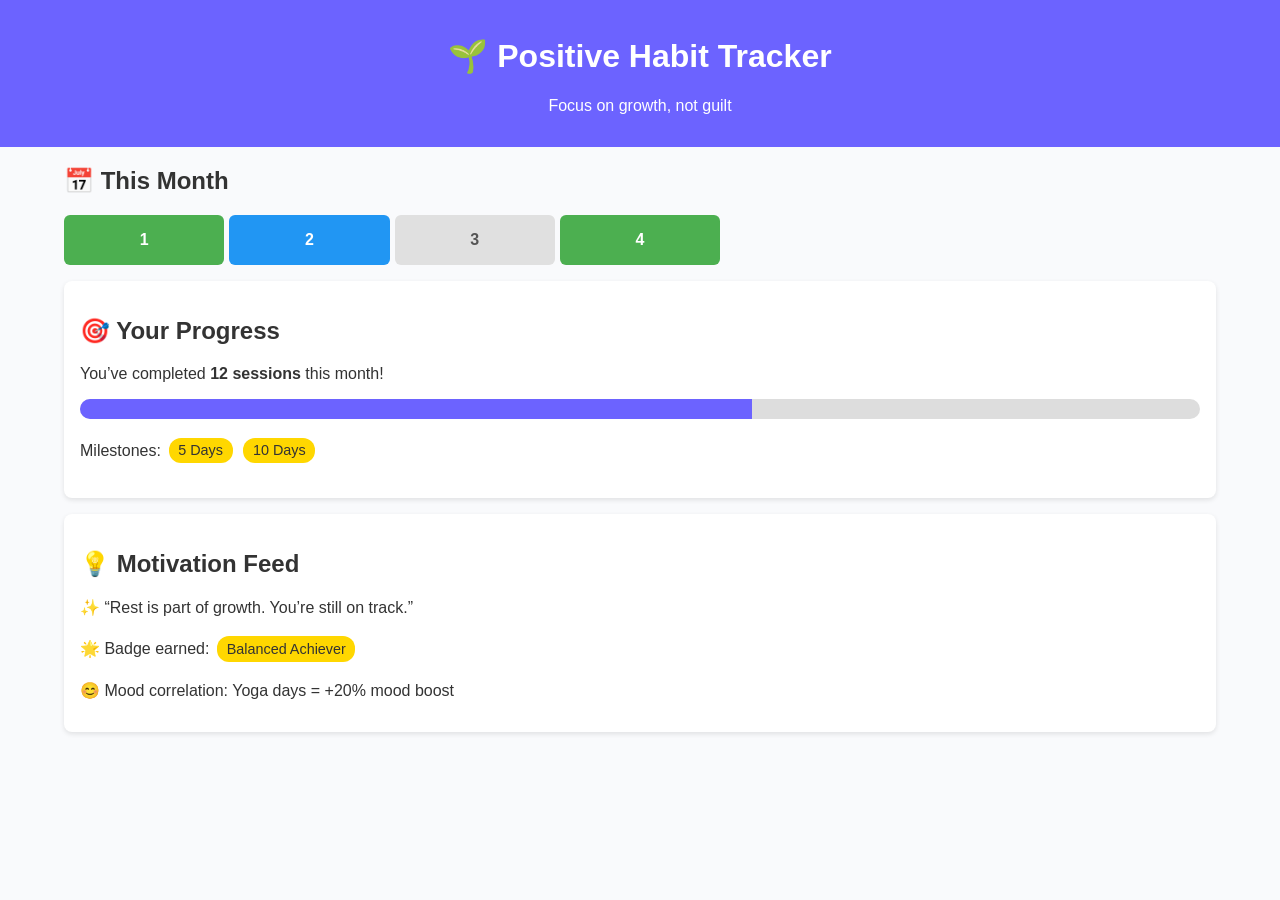
==== index.html @ a4f654f4 "Initial commit: Setup habit tracker project" ====
<!DOCTYPE html>
<html lang="en">
<head>
  <meta charset="UTF-8">
  <title>Positive Habit Tracker</title>
  <style>
    body {
      font-family: Arial, sans-serif;
      background: #f9fafc;
      color: #333;
      margin: 0;
      padding: 0;
    }
    header {
      background: #6c63ff;
      color: white;
      padding: 1rem;
      text-align: center;
    }
    .container {
      width: 90%;
      margin: 1rem auto;
    }
    .calendar {
      display: grid;
      grid-template-columns: repeat(7, 1fr);
      gap: 5px;
      margin: 1rem 0;
    }
    .day {
      padding: 1rem;
      text-align: center;
      border-radius: 6px;
      font-weight: bold;
    }
    .completed { background: #4caf50; color: white; } /* Green */
    .rest { background: #2196f3; color: white; }      /* Blue */
    .skipped { background: #e0e0e0; color: #555; }    /* Gray */
    .dashboard, .motivation {
      background: white;
      padding: 1rem;
      margin: 1rem 0;
      border-radius: 8px;
      box-shadow: 0 2px 5px rgba(0,0,0,0.1);
    }
    .progress-bar {
      background: #ddd;
      border-radius: 20px;
      overflow: hidden;
      margin: 0.5rem 0;
    }
    .progress {
      background: #6c63ff;
      height: 20px;
      width: 60%; /* dynamic */
    }
    .badge {
      display: inline-block;
      background: gold;
      padding: 0.3rem 0.6rem;
      border-radius: 12px;
      margin: 0.2rem;
      font-size: 0.9rem;
    }
  </style>
</head>
<body>
  <header>
    <h1>🌱 Positive Habit Tracker</h1>
    <p>Focus on growth, not guilt</p>
  </header>

  <div class="container">
    <!-- Calendar View -->
    <h2>📅 This Month</h2>
    <div class="calendar">
      <div class="day completed">1</div>
      <div class="day rest">2</div>
      <div class="day skipped">3</div>
      <div class="day completed">4</div>
      <!-- ... -->
    </div>

    <!-- Dashboard -->
    <div class="dashboard">
      <h2>🎯 Your Progress</h2>
      <p>You’ve completed <strong>12 sessions</strong> this month!</p>
      <div class="progress-bar">
        <div class="progress" style="width: 60%"></div>
      </div>
      <p>Milestones: <span class="badge">5 Days</span> <span class="badge">10 Days</span></p>
    </div>

    <!-- Motivation Feed -->
    <div class="motivation">
      <h2>💡 Motivation Feed</h2>
      <p>✨ “Rest is part of growth. You’re still on track.”</p>
      <p>🌟 Badge earned: <span class="badge">Balanced Achiever</span></p>
      <p>😊 Mood correlation: Yoga days = +20% mood boost</p>
    </div>
  </div>
</body>
</html>
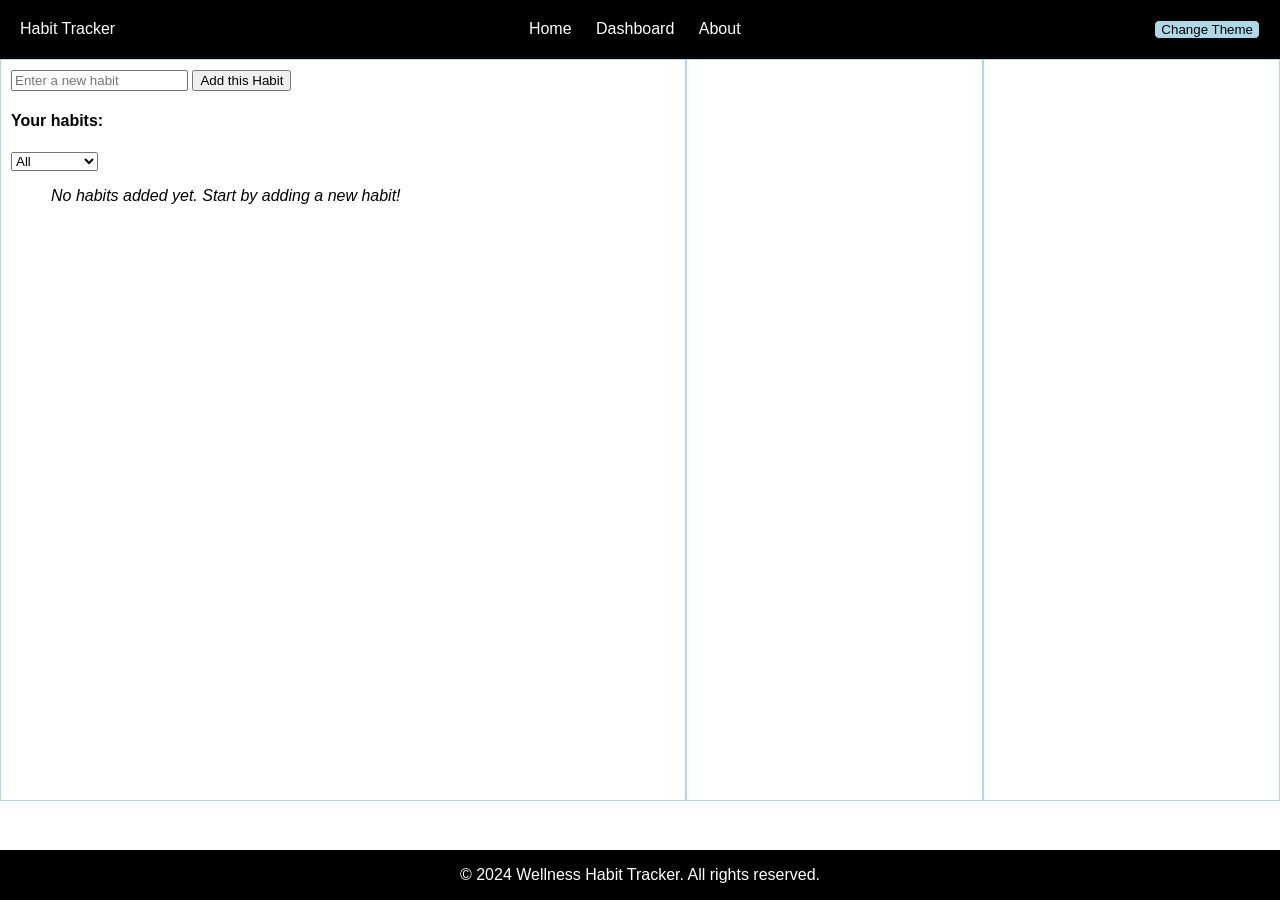
==== commit 2be09e4d: "Added habit tracker functionality with Complete/Delete buttons and filter dropdown" ====
--- a/index.html
+++ b/index.html
@@ -1,103 +1,192 @@
 <!DOCTYPE html>
 <html lang="en">
+
 <head>
   <meta charset="UTF-8">
-  <title>Positive Habit Tracker</title>
+  <meta name="viewport" content="width=device-width, initial-scale=1.0">
+  <title>Wellness Habit Tracker</title>
   <style>
     body {
-      font-family: Arial, sans-serif;
-      background: #f9fafc;
-      color: #333;
       margin: 0;
       padding: 0;
+      box-sizing: border-box;
+      font-family: Arial, sans-serif;
     }
-    header {
-      background: #6c63ff;
+
+    button {
+      border-radius: 5px;
+      background-color: white;
+      border: none;
+
+    }
+
+    footer {
+      background-color: black;
       color: white;
-      padding: 1rem;
       text-align: center;
+      position: fixed;
+      width: 100%;
+      bottom: 0;
+      height: auto;
     }
+
+    nav {
+      background-color: black;
+      color: white;
+      height: 20%;
+      padding: 20px;
+      display: flex;
+      justify-content: space-between;
+    }
+
+    #navlinks {
+      display: inline-block;
+    }
+
+    a {
+      color: white;
+      text-decoration: none;
+      margin: 10px;
+    }
+
+    a:hover {
+      text-decoration: underline;
+      transition: 0.3s;
+
+    }
+
+    #container {
+
+      display: grid;
+      grid-template-columns: auto auto auto;
+    }
+
     .container {
-      width: 90%;
-      margin: 1rem auto;
+      border: 1px solid lightblue;
+      height: 80vh;
+      padding: 10px;
     }
-    .calendar {
-      display: grid;
-      grid-template-columns: repeat(7, 1fr);
-      gap: 5px;
-      margin: 1rem 0;
+    li *{
+      margin-left: 10px;
     }
-    .day {
-      padding: 1rem;
-      text-align: center;
-      border-radius: 6px;
-      font-weight: bold;
+
+    button {
+      border: 1px solid black;
+      cursor: pointer;
+      background-color: lightblue;
     }
-    .completed { background: #4caf50; color: white; } /* Green */
-    .rest { background: #2196f3; color: white; }      /* Blue */
-    .skipped { background: #e0e0e0; color: #555; }    /* Gray */
-    .dashboard, .motivation {
-      background: white;
-      padding: 1rem;
-      margin: 1rem 0;
-      border-radius: 8px;
-      box-shadow: 0 2px 5px rgba(0,0,0,0.1);
+    button:hover {
+      background-color: deepskyblue;
+      transition: 0.3s;
     }
-    .progress-bar {
-      background: #ddd;
-      border-radius: 20px;
-      overflow: hidden;
-      margin: 0.5rem 0;
+
+    @media (max-width: 425px) {
+      #container {
+        grid-template-columns: auto;
+      }
+
     }
-    .progress {
-      background: #6c63ff;
-      height: 20px;
-      width: 60%; /* dynamic */
-    }
-    .badge {
-      display: inline-block;
-      background: gold;
-      padding: 0.3rem 0.6rem;
-      border-radius: 12px;
-      margin: 0.2rem;
-      font-size: 0.9rem;
+
+    @media (max-width: 768px) {
+      #container {
+        grid-template-columns: auto auto;
+      }
+
     }
   </style>
 </head>
+
 <body>
-  <header>
-    <h1>🌱 Positive Habit Tracker</h1>
-    <p>Focus on growth, not guilt</p>
-  </header>
+  <nav>
+    Habit Tracker
+    <div id="navlinks">
+      <a href="home.html">Home</a>
+      <a href="Dashboard.html">Dashboard</a>
+      <a href="About.html">About</a>
+    </div>
+    <button id="toggle">Change Theme</button>
+  </nav>
+  <div id="container">
+    <div id="habitinputandlist" class="container">
+      <div id="habitinput">
+        <form action="" id="habitform">
+          <input type="text" id="newhabit" placeholder="Enter a new habit" required />
+          <input type="submit" value="Add this Habit">
+        </form>
+      </div>
+      <div id="habitlist">
+        <h4>Your habits:</h4>
+        <select name="" id="filter">
+          <option value="all" id="all">All</option>
+          <option value="completed" id="completed">Completed</option>
+          <option value="pending" id="pending">Pending</option>
+        </select>
+        <ul id="habits">
 
-  <div class="container">
-    <!-- Calendar View -->
-    <h2>📅 This Month</h2>
-    <div class="calendar">
-      <div class="day completed">1</div>
-      <div class="day rest">2</div>
-      <div class="day skipped">3</div>
-      <div class="day completed">4</div>
-      <!-- ... -->
+        </ul>
+
+      </div>
     </div>
+    <div id="streaksandstats" class="container"></div>
+    <div id="qoutes" class="container"></div>
+  </div>
+  <footer>
+    <p>&copy; 2024 Wellness Habit Tracker. All rights reserved.</p>
+  </footer>
 
-    <!-- Dashboard -->
-    <div class="dashboard">
-      <h2>🎯 Your Progress</h2>
-      <p>You’ve completed <strong>12 sessions</strong> this month!</p>
-      <div class="progress-bar">
-        <div class="progress" style="width: 60%"></div>
-      </div>
-      <p>Milestones: <span class="badge">5 Days</span> <span class="badge">10 Days</span></p>
-    </div>
+  <script>
+    console.log(document.getElementById('habits').children.length==0);
+    if(document.getElementById('habits').children.length==0){
+      document.getElementById('habits').innerHTML='<p id="nohabitsmsg"><i>No habits added yet. Start by adding a new habit!</i></p>';
+    }
+    document.getElementById('habitform').addEventListener('submit', newhabit);
+    //document.getElementById('completebtn'.addEventListener('click', completehabit));
+    //document.getElementById('delbtn').addEventListener('click', deletehabit);
+    function newhabit() {
+      event.preventDefault();
+      
+      if(document.getElementById('nohabitsmsg').style.display!='none')
+      document.getElementById('nohabitsmsg').style.display='none'; //clear "no habits" message when adding first habit
+      
+      const habitInput = document.getElementById('newhabit');
+      const habitList = document.getElementById('habits');
+      
 
-    <!-- Motivation Feed -->
-    <div class="motivation">
-      <h2>💡 Motivation Feed</h2>
-      <p>✨ “Rest is part of growth. You’re still on track.”</p>
-      <p>🌟 Badge earned: <span class="badge">Balanced Achiever</span></p>
-      <p>😊 Mood correlation: Yoga days = +20% mood boost</p>
-    </div>
-  </div>
+      const completebtn=document.createElement('button');
+      completebtn.textContent='Completed';
+      completebtn.classList.add('completebtn',habitInput.value);
+
+      const delbtn=document.createElement('button');
+      delbtn.textContent='Delete';
+      delbtn.classList.add('delbtn',habitInput.value);
+
+      const habititem = document.createElement('li');
+      habititem.textContent = habitInput.value;
+      habititem.id = 'pending';
+
+      habititem.appendChild(completebtn);
+      habititem.appendChild(delbtn);
+      console.log(habititem);
+
+      habitList.appendChild(habititem);
+      
+      habitInput.value = '';
+    }
+
+    document.getElementById('habits').addEventListener('click', changehabit);
+    function changehabit(e) {
+      if(e.target.classList.contains('completebtn')){
+        const habit=e.target.parentElement;
+        habit.id='completed';
+        habit.style.textDecoration='line-through';
+      }
+      else if(e.target.classList.contains('delbtn')){
+        const habit=e.target.parentElement;
+        habit.remove();
+        
+      }
+    }
+  </script>
 </body>
-</html>
+
+</html>
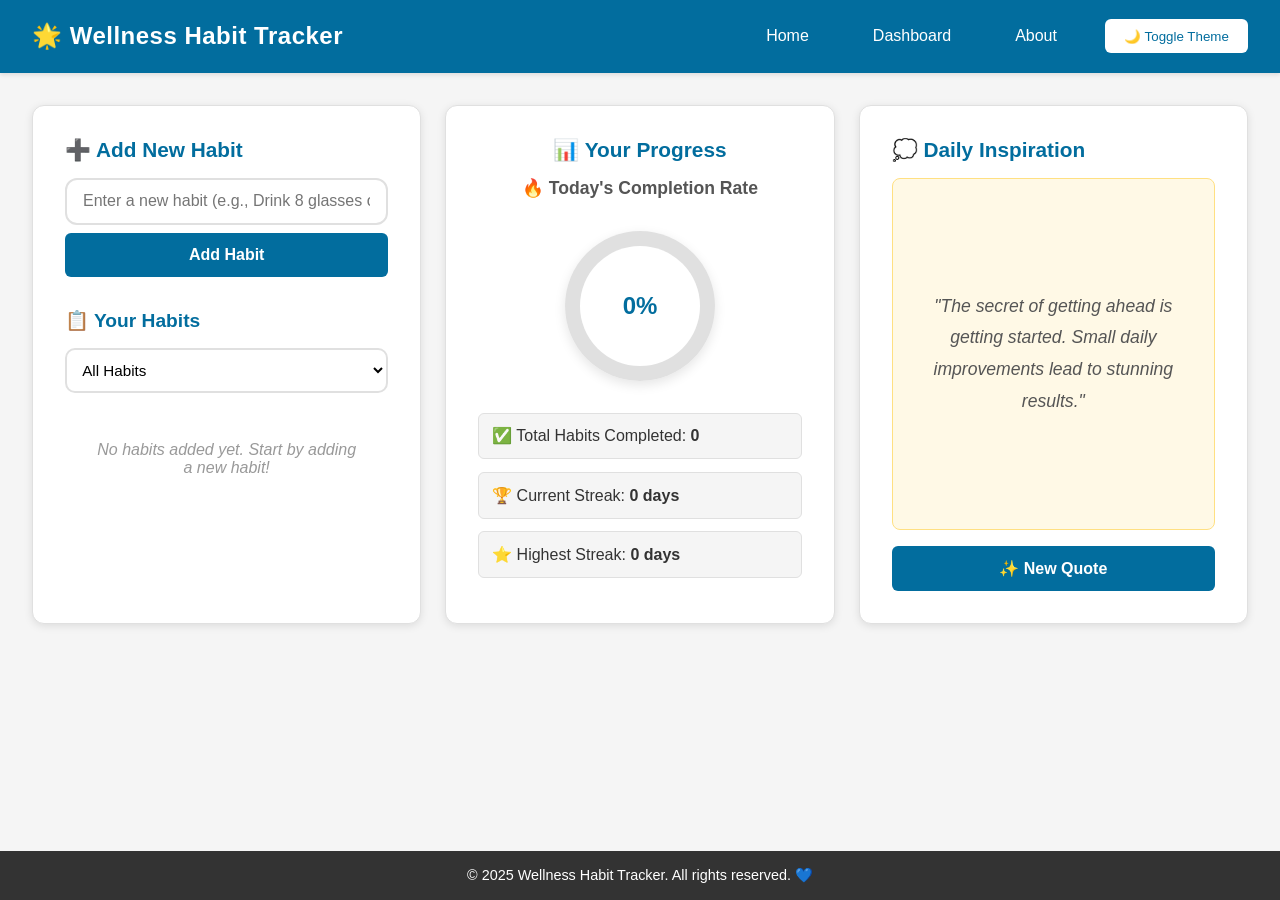
==== commit db08b1f0: "Refactor HTML structure and styles for improved layout and navigation" ====
--- a/index.html
+++ b/index.html
@@ -6,186 +6,823 @@
   <meta name="viewport" content="width=device-width, initial-scale=1.0">
   <title>Wellness Habit Tracker</title>
   <style>
-    body {
+    * {
       margin: 0;
       padding: 0;
       box-sizing: border-box;
-      font-family: Arial, sans-serif;
-    }
-
-    button {
-      border-radius: 5px;
-      background-color: white;
+    }
+
+    body {
+      font-family: 'Segoe UI', Tahoma, Geneva, Verdana, sans-serif;
+      background: #f5f5f5;
+      min-height: 100vh;
+      padding-bottom: 60px;
+      transition: all 0.3s ease;
+    }
+
+    /* Dark theme */
+    .dark {
+      background: #1a1a1a;
+      color: #e0e0e0;
+    }
+
+    .dark nav {
+      background: #1a1a1a;
+      border-bottom: 1px solid #333;
+    }
+
+    .dark .container {
+      background: #2a2a2a;
+      border: 1px solid #333;
+      color: #e0e0e0;
+    }
+
+    .dark footer {
+      background: #1a1a1a;
+      border-top: 1px solid #333;
+    }
+
+    .dark #habits li {
+      background: #333;
+      color: #e0e0e0;
+      border-color: #444;
+    }
+
+    .dark #habits li#completed {
+      background: #4CAF50;
+      color: white;
+    }
+
+    .dark #stats p {
+      background: #333;
+      color: #e0e0e0;
+      border-color: #444;
+    }
+
+    .dark #quotes p {
+      background: #333;
+      color: #e0e0e0;
+      border-color: #444;
+    }
+
+    .dark .progress-circle::before {
+      background: #2a2a2a;
+    }
+
+    .dark #newhabit,
+    .dark #filter {
+      background: #333;
+      color: #e0e0e0;
+      border-color: #444;
+    }
+
+    /* Navigation */
+    nav {
+      background: #026d9e;
+      color: white;
+      padding: 1.2rem 2rem;
+      display: flex;
+      justify-content: space-between;
+      align-items: center;
+      box-shadow: 0 2px 4px rgba(0, 0, 0, 0.1);
+      position: sticky;
+      top: 0;
+      z-index: 100;
+    }
+
+    nav h1 {
+      font-size: 1.5rem;
+      font-weight: 600;
+      letter-spacing: 0.5px;
+    }
+
+    #navlinks {
+      display: flex;
+      gap: 2rem;
+      align-items: center;
+    }
+
+    /* Hamburger Menu */
+    .hamburger {
+      display: none;
+      flex-direction: column;
+      cursor: pointer;
+      gap: 4px;
+      z-index: 101;
+    }
+
+    .hamburger span {
+      width: 25px;
+      height: 3px;
+      background: white;
+      border-radius: 3px;
+      transition: all 0.3s ease;
+    }
+
+    .hamburger.active span:nth-child(1) {
+      transform: rotate(45deg) translate(5px, 5px);
+    }
+
+    .hamburger.active span:nth-child(2) {
+      opacity: 0;
+    }
+
+    .hamburger.active span:nth-child(3) {
+      transform: rotate(-45deg) translate(7px, -6px);
+    }
+
+    #navlinks a {
+      color: white;
+      text-decoration: none;
+      font-weight: 500;
+      transition: all 0.3s;
+      padding: 0.5rem 1rem;
+      border-radius: 8px;
+    }
+
+    #navlinks a:hover {
+      background: rgba(255, 255, 255, 0.15);
+      transform: translateY(-2px);
+    }
+
+    #toggle {
+      background: white;
+      color: #026d9e;
       border: none;
-
-    }
-
+      padding: 0.6rem 1.2rem;
+      border-radius: 6px;
+      cursor: pointer;
+      font-weight: 500;
+      transition: all 0.3s;
+    }
+
+    #toggle:hover {
+      background: #f5f5f5;
+      transform: scale(1.05);
+    }
+
+    /* Main Container */
+    #container {
+      display: grid;
+      grid-template-columns: 1fr 1fr 1fr;
+      gap: 1.5rem;
+      padding: 2rem;
+      max-width: 1400px;
+      margin: 0 auto;
+    }
+
+    .container {
+      background: white;
+      border-radius: 12px;
+      padding: 2rem;
+      box-shadow: 0 2px 8px rgba(0, 0, 0, 0.1);
+      transition: all 0.3s;
+      border: 1px solid #e0e0e0;
+    }
+
+    .container:hover {
+      transform: translateY(-3px);
+      box-shadow: 0 4px 12px rgba(0, 0, 0, 0.15);
+    }
+
+    /* Habit Input Section */
+    #habitinput {
+      margin-bottom: 2rem;
+    }
+
+    #habitinput h3 {
+      color: #026d9e;
+      margin-bottom: 1rem;
+      font-size: 1.3rem;
+    }
+
+    #habitform {
+      display: flex;
+      gap: 0.5rem;
+      flex-direction: column;
+    }
+
+    #newhabit {
+      padding: 0.8rem 1rem;
+      border: 2px solid #e0e0e0;
+      border-radius: 12px;
+      font-size: 1rem;
+      transition: all 0.3s;
+      outline: none;
+    }
+
+    #newhabit:focus {
+      border-color: #026d9e;
+      box-shadow: 0 0 0 3px rgba(33, 150, 243, 0.1);
+    }
+
+    #habitform input[type="submit"] {
+      background: #026d9e;
+      color: white;
+      border: none;
+      padding: 0.8rem 1.5rem;
+      border-radius: 6px;
+      font-size: 1rem;
+      font-weight: 600;
+      cursor: pointer;
+      transition: all 0.3s;
+    }
+
+    #habitform input[type="submit"]:hover {
+      background: #1976D2;
+      transform: translateY(-2px);
+      box-shadow: 0 4px 12px rgba(33, 150, 243, 0.3);
+    }
+
+    /* Habit List */
+    #habitlist h4 {
+      color: #026d9e;
+      margin-bottom: 1rem;
+      font-size: 1.2rem;
+    }
+
+    #filter {
+      width: 100%;
+      padding: 0.7rem;
+      border: 2px solid #e0e0e0;
+      border-radius: 10px;
+      margin-bottom: 1rem;
+      font-size: 0.95rem;
+      cursor: pointer;
+      outline: none;
+      background: white;
+      transition: all 0.3s;
+    }
+
+    #filter:focus {
+      border-color: #026d9e;
+    }
+
+    #habits {
+      list-style: none;
+      max-height: 400px;
+      overflow-y: auto;
+    }
+
+    #habits::-webkit-scrollbar {
+      width: 8px;
+    }
+
+    #habits::-webkit-scrollbar-track {
+      background: #f1f1f1;
+      border-radius: 10px;
+    }
+
+    #habits::-webkit-scrollbar-thumb {
+      background: #026d9e;
+      border-radius: 10px;
+    }
+
+    #habits li {
+      background: #f5f5f5;
+      padding: 1rem;
+      margin-bottom: 0.8rem;
+      border-radius: 8px;
+      display: flex;
+      justify-content: space-between;
+      align-items: center;
+      gap: 0.5rem;
+      transition: all 0.3s;
+      box-shadow: 0 1px 3px rgba(0, 0, 0, 0.1);
+      border: 1px solid #e0e0e0;
+    }
+
+    #habits li:hover {
+      transform: translateX(5px);
+      box-shadow: 0 2px 6px rgba(0, 0, 0, 0.15);
+    }
+
+    #habits li#completed {
+      background: #4CAF50;
+      color: white;
+      border-color: #4CAF50;
+    }
+
+    #habits li#completed span {
+      color: white;
+    }
+
+    #nohabitsmsg {
+      color: #999;
+      text-align: center;
+      padding: 2rem;
+      font-style: italic;
+    }
+
+    button.completebtn,
+    button.delbtn {
+      padding: 0.5rem 1rem;
+      border: none;
+      border-radius: 8px;
+      cursor: pointer;
+      font-weight: 500;
+      transition: all 0.3s;
+      font-size: 0.9rem;
+    }
+
+    button.completebtn {
+      background: #4CAF50;
+      color: white;
+    }
+
+    button.completebtn:hover {
+      background: #45a049;
+      transform: scale(1.05);
+      box-shadow: 0 3px 8px rgba(76, 175, 80, 0.3);
+    }
+
+    button.delbtn {
+      background: #f44336;
+      color: white;
+    }
+
+    button.delbtn:hover {
+      background: #da190b;
+      transform: scale(1.05);
+      box-shadow: 0 3px 8px rgba(244, 67, 54, 0.3);
+    }
+
+    /* Stats Section */
+    #streaksandstats {
+      text-align: center;
+    }
+
+    #streaksandstats h3 {
+      color: #026d9e;
+      margin-bottom: 1rem;
+      font-size: 1.3rem;
+    }
+
+    #streaksandstats > p {
+      font-size: 1.1rem;
+      color: #555;
+      margin-bottom: 1rem;
+      font-weight: 600;
+    }
+
+    #circularprogressbar {
+      display: flex;
+      justify-content: center;
+      align-items: center;
+      margin: 2rem auto;
+    }
+
+    .progress-circle {
+      width: 150px;
+      height: 150px;
+      border-radius: 50%;
+      background: conic-gradient(#026d9e 0deg, #e0e0e0 0deg);
+      display: flex;
+      justify-content: center;
+      align-items: center;
+      position: relative;
+      box-shadow: 0 4px 12px rgba(0, 0, 0, 0.1);
+      transition: all 0.4s ease;
+    }
+
+    .progress-circle::before {
+      content: '';
+      position: absolute;
+      width: 120px;
+      height: 120px;
+      background: white;
+      border-radius: 50%;
+    }
+
+    .progress-circle span {
+      position: relative;
+      z-index: 1;
+      font-size: 1.5rem;
+      font-weight: 700;
+      color: #026d9e;
+    }
+
+    #stats {
+      margin-top: 2rem;
+      text-align: left;
+    }
+
+    #stats p {
+      padding: 0.8rem;
+      background: #f5f5f5;
+      margin-bottom: 0.8rem;
+      border-radius: 6px;
+      font-weight: 500;
+      color: #333;
+      border: 1px solid #e0e0e0;
+    }
+
+    /* Quotes Section */
+    #quotes {
+      display: flex;
+      flex-direction: column;
+      justify-content: space-between;
+      height: 100%;
+    }
+
+    #quotes h3 {
+      color: #026d9e;
+      margin-bottom: 1rem;
+      font-size: 1.3rem;
+    }
+
+    #quotes p {
+      font-size: 1.1rem;
+      line-height: 1.8;
+      color: #555;
+      font-style: italic;
+      flex-grow: 1;
+      display: flex;
+      align-items: center;
+      justify-content: center;
+      text-align: center;
+      padding: 1.5rem;
+      background: #FFF9E6;
+      border-radius: 8px;
+      margin-bottom: 1rem;
+      border: 1px solid #FFE082;
+    }
+
+    #quotes p::selection {
+      background: #026d9e;
+      color: white;
+    }
+
+    #newquotebtn {
+      background: #026d9e;
+      color: white;
+      border: none;
+      padding: 0.8rem 1.5rem;
+      border-radius: 6px;
+      cursor: pointer;
+      font-weight: 600;
+      font-size: 1rem;
+      transition: all 0.3s;
+    }
+
+    #newquotebtn:hover {
+      background: #1976D2;
+      transform: translateY(-2px);
+      box-shadow: 0 4px 12px rgba(33, 150, 243, 0.3);
+    }
+
+    /* Footer */
     footer {
-      background-color: black;
+      background: #333333;
       color: white;
       text-align: center;
       position: fixed;
       width: 100%;
       bottom: 0;
-      height: auto;
-    }
-
-    nav {
-      background-color: black;
-      color: white;
-      height: 20%;
-      padding: 20px;
-      display: flex;
-      justify-content: space-between;
-    }
-
-    #navlinks {
-      display: inline-block;
-    }
-
-    a {
-      color: white;
-      text-decoration: none;
-      margin: 10px;
-    }
-
-    a:hover {
-      text-decoration: underline;
-      transition: 0.3s;
-
-    }
-
-    #container {
-
-      display: grid;
-      grid-template-columns: auto auto auto;
-    }
-
-    .container {
-      border: 1px solid lightblue;
-      height: 80vh;
-      padding: 10px;
-    }
-    li *{
-      margin-left: 10px;
-    }
-
-    button {
-      border: 1px solid black;
-      cursor: pointer;
-      background-color: lightblue;
-    }
-    button:hover {
-      background-color: deepskyblue;
-      transition: 0.3s;
-    }
-
-    @media (max-width: 425px) {
+      padding: 1rem;
+      font-size: 0.9rem;
+    }
+
+    /* Responsive Design */
+    @media (max-width: 1024px) {
       #container {
-        grid-template-columns: auto;
-      }
-
+        grid-template-columns: 1fr 1fr;
+      }
+
+      #habitinputandlist {
+        grid-column: 1 / -1;
+      }
     }
 
     @media (max-width: 768px) {
       #container {
-        grid-template-columns: auto auto;
-      }
-
+        grid-template-columns: 1fr;
+        padding: 1rem;
+      }
+
+      nav {
+        padding: 1rem;
+      }
+
+      nav h1 {
+        font-size: 1.2rem;
+      }
+
+      .hamburger {
+        display: flex;
+      }
+
+      #navlinks {
+        position: fixed;
+        top: 0;
+        right: -100%;
+        height: 100vh;
+        width: 250px;
+        background: #1a1a1a;
+        flex-direction: column;
+        justify-content: center;
+        gap: 2rem;
+        transition: right 0.3s ease;
+        z-index: 100;
+        padding: 2rem;
+      }
+
+      #navlinks.active {
+        right: 0;
+      }
+
+      #navlinks a {
+        font-size: 1.1rem;
+        text-align: center;
+      }
+
+      #toggle {
+        margin-top: auto;
+      }
+
+      .progress-circle {
+        width: 120px;
+        height: 120px;
+      }
+
+      .progress-circle::before {
+        width: 95px;
+        height: 95px;
+      }
+    }
+
+    @media (max-width: 425px) {
+      #habitform {
+        flex-direction: column;
+      }
+
+      #habits li {
+        flex-direction: column;
+        align-items: stretch;
+        gap: 0.5rem;
+      }
+
+      button.completebtn,
+      button.delbtn {
+        width: 100%;
+      }
     }
   </style>
 </head>
 
 <body>
   <nav>
-    Habit Tracker
+    <h1>🌟 Wellness Habit Tracker</h1>
+    <div class="hamburger" id="hamburger">
+      <span></span>
+      <span></span>
+      <span></span>
+    </div>
     <div id="navlinks">
       <a href="home.html">Home</a>
       <a href="Dashboard.html">Dashboard</a>
       <a href="About.html">About</a>
+      <button id="toggle">🌙 Toggle Theme</button>
     </div>
-    <button id="toggle">Change Theme</button>
   </nav>
+
   <div id="container">
     <div id="habitinputandlist" class="container">
       <div id="habitinput">
-        <form action="" id="habitform">
-          <input type="text" id="newhabit" placeholder="Enter a new habit" required />
-          <input type="submit" value="Add this Habit">
+        <h3>➕ Add New Habit</h3>
+        <form id="habitform">
+          <input type="text" id="newhabit" placeholder="Enter a new habit (e.g., Drink 8 glasses of water)" required />
+          <input type="submit" value="Add Habit">
         </form>
       </div>
       <div id="habitlist">
-        <h4>Your habits:</h4>
-        <select name="" id="filter">
-          <option value="all" id="all">All</option>
-          <option value="completed" id="completed">Completed</option>
-          <option value="pending" id="pending">Pending</option>
+        <h4>📋 Your Habits</h4>
+        <select id="filter">
+          <option value="all">All Habits</option>
+          <option value="completed">✅ Completed</option>
+          <option value="pending">⏳ Pending</option>
         </select>
         <ul id="habits">
-
+          <p id="nohabitsmsg">No habits added yet. Start by adding a new habit!</p>
         </ul>
-
       </div>
     </div>
-    <div id="streaksandstats" class="container"></div>
-    <div id="qoutes" class="container"></div>
+
+    <div class="container">
+      <div id="streaksandstats">
+        <h3>📊 Your Progress</h3>
+        <p>🔥 Today's Completion Rate</p>
+        <div id="circularprogressbar">
+          <div class="progress-circle" id="progresscircle">
+            <span id="progressvalue">0%</span>
+          </div>
+        </div>
+        <div id="stats">
+          <p>✅ Total Habits Completed: <strong>0</strong></p>
+          <p>🏆 Current Streak: <strong>0 days</strong></p>
+          <p>⭐ Highest Streak: <strong>0 days</strong></p>
+        </div>
+      </div>
+    </div>
+
+    <div class="container">
+      <div id="quotes">
+        <h3>💭 Daily Inspiration</h3>
+        <p>"The secret of getting ahead is getting started. Small daily improvements lead to stunning results."</p>
+        <button id="newquotebtn">✨ New Quote</button>
+      </div>
+    </div>
   </div>
+
   <footer>
-    <p>&copy; 2024 Wellness Habit Tracker. All rights reserved.</p>
+    <p>&copy; 2025 Wellness Habit Tracker. All rights reserved. 💙</p>
   </footer>
 
   <script>
-    console.log(document.getElementById('habits').children.length==0);
-    if(document.getElementById('habits').children.length==0){
-      document.getElementById('habits').innerHTML='<p id="nohabitsmsg"><i>No habits added yet. Start by adding a new habit!</i></p>';
-    }
-    document.getElementById('habitform').addEventListener('submit', newhabit);
-    //document.getElementById('completebtn'.addEventListener('click', completehabit));
-    //document.getElementById('delbtn').addEventListener('click', deletehabit);
-    function newhabit() {
+    // Initialize display
+    function initializeApp() {
+      const habitsList = document.getElementById('habits');
+      if (habitsList.children.length === 0 || habitsList.querySelector('#nohabitsmsg')) {
+        habitsList.innerHTML = '<p id="nohabitsmsg">No habits added yet. Start by adding a new habit!</p>';
+      }
+      updateStats();
+    }
+
+    // Add new habit
+    document.getElementById('habitform').addEventListener('submit', function(event) {
       event.preventDefault();
-      
-      if(document.getElementById('nohabitsmsg').style.display!='none')
-      document.getElementById('nohabitsmsg').style.display='none'; //clear "no habits" message when adding first habit
-      
+
+      const noHabitsMsg = document.getElementById('nohabitsmsg');
+      if (noHabitsMsg && noHabitsMsg.style.display !== 'none') {
+        noHabitsMsg.style.display = 'none';
+      }
+
       const habitInput = document.getElementById('newhabit');
       const habitList = document.getElementById('habits');
+
+      if (habitInput.value.trim() === '') return;
+
+      const habititem = document.createElement('li');
+      habititem.id = 'pending';
       
-
-      const completebtn=document.createElement('button');
-      completebtn.textContent='Completed';
-      completebtn.classList.add('completebtn',habitInput.value);
-
-      const delbtn=document.createElement('button');
-      delbtn.textContent='Delete';
-      delbtn.classList.add('delbtn',habitInput.value);
-
-      const habititem = document.createElement('li');
-      habititem.textContent = habitInput.value;
-      habititem.id = 'pending';
-
-      habititem.appendChild(completebtn);
-      habititem.appendChild(delbtn);
-      console.log(habititem);
+      const habitText = document.createElement('span');
+      habitText.textContent = habitInput.value;
+      habitText.style.flex = '1';
+      
+      const buttonContainer = document.createElement('div');
+      buttonContainer.style.display = 'flex';
+      buttonContainer.style.gap = '0.5rem';
+
+      const completebtn = document.createElement('button');
+      completebtn.textContent = '✓ Complete';
+      completebtn.classList.add('completebtn');
+
+      const delbtn = document.createElement('button');
+      delbtn.textContent = '✕ Delete';
+      delbtn.classList.add('delbtn');
+
+      buttonContainer.appendChild(completebtn);
+      buttonContainer.appendChild(delbtn);
+      
+      habititem.appendChild(habitText);
+      habititem.appendChild(buttonContainer);
 
       habitList.appendChild(habititem);
+      habitInput.value = '';
       
-      habitInput.value = '';
-    }
-
-    document.getElementById('habits').addEventListener('click', changehabit);
-    function changehabit(e) {
-      if(e.target.classList.contains('completebtn')){
-        const habit=e.target.parentElement;
-        habit.id='completed';
-        habit.style.textDecoration='line-through';
-      }
-      else if(e.target.classList.contains('delbtn')){
-        const habit=e.target.parentElement;
+      updateStats();
+    });
+
+    // Handle habit actions (complete/delete)
+    document.getElementById('habits').addEventListener('click', function(e) {
+      if (e.target.classList.contains('completebtn')) {
+        const habit = e.target.closest('li');
+        if (habit.id === 'pending') {
+          habit.id = 'completed';
+          habit.querySelector('span').style.textDecoration = 'line-through';
+          e.target.textContent = '↺ Undo';
+        } else {
+          habit.id = 'pending';
+          habit.querySelector('span').style.textDecoration = 'none';
+          e.target.textContent = '✓ Complete';
+        }
+        updateStats();
+      } else if (e.target.classList.contains('delbtn')) {
+        const habit = e.target.closest('li');
         habit.remove();
         
-      }
-    }
+        const habitsList = document.getElementById('habits');
+        if (habitsList.children.length === 0) {
+          habitsList.innerHTML = '<p id="nohabitsmsg">No habits added yet. Start by adding a new habit!</p>';
+        }
+        updateStats();
+      }
+    });
+
+    // Theme toggle
+    document.getElementById('toggle').addEventListener('click', function() {
+      document.body.classList.toggle('dark');
+      const btn = document.getElementById('toggle');
+      if (document.body.classList.contains('dark')) {
+        btn.textContent = '☀️ Toggle Theme';
+      } else {
+        btn.textContent = '🌙 Toggle Theme';
+      }
+    });
+
+    // Hamburger menu toggle
+    const hamburger = document.getElementById('hamburger');
+    const navlinks = document.getElementById('navlinks');
+
+    hamburger.addEventListener('click', function() {
+      hamburger.classList.toggle('active');
+      navlinks.classList.toggle('active');
+    });
+
+    // Close menu when clicking a link
+    navlinks.querySelectorAll('a').forEach(link => {
+      link.addEventListener('click', function() {
+        hamburger.classList.remove('active');
+        navlinks.classList.remove('active');
+      });
+    });
+
+    // Close menu when clicking outside
+    document.addEventListener('click', function(event) {
+      const isClickInsideNav = navlinks.contains(event.target);
+      const isClickOnHamburger = hamburger.contains(event.target);
+      
+      if (!isClickInsideNav && !isClickOnHamburger && navlinks.classList.contains('active')) {
+        hamburger.classList.remove('active');
+        navlinks.classList.remove('active');
+      }
+    });
+
+    // Filter functionality
+    document.getElementById('filter').addEventListener('change', function() {
+      const filtervalue = document.getElementById('filter').value;
+      const habits = document.querySelectorAll('#habits li');
+
+      habits.forEach(habit => {
+        if (filtervalue === 'all') {
+          habit.style.display = 'flex';
+        } else if (filtervalue === 'completed' && habit.id === 'completed') {
+          habit.style.display = 'flex';
+        } else if (filtervalue === 'pending' && habit.id === 'pending') {
+          habit.style.display = 'flex';
+        } else {
+          habit.style.display = 'none';
+        }
+      });
+    });
+
+    // Update progress circle
+    function updateProgressCircle(percentage) {
+      const circle = document.getElementById('progresscircle');
+      const degrees = percentage * 3.6;
+      circle.style.background = `conic-gradient(#026d9e ${degrees}deg, #e0e0e0 ${degrees}deg)`;
+      document.getElementById('progressvalue').textContent = `${percentage}%`;
+    }
+
+    // Update statistics
+    function updateStats() {
+      const allHabits = document.querySelectorAll('#habits li');
+      const completedHabits = document.querySelectorAll('#habits li#completed');
+      const total = allHabits.length;
+      const completed = completedHabits.length;
+      
+      const percentage = total > 0 ? Math.round((completed / total) * 100) : 0;
+      updateProgressCircle(percentage);
+      
+      const statsDiv = document.getElementById('stats');
+      statsDiv.innerHTML = `
+        <p>✅ Total Habits Completed: <strong>${completed}</strong></p>
+        <p>🏆 Current Streak: <strong>0 days</strong></p>
+        <p>⭐ Highest Streak: <strong>0 days</strong></p>
+      `;
+    }
+
+    // Motivational quotes
+    const quotes = [
+      "The secret of getting ahead is getting started. Small daily improvements lead to stunning results.",
+      "Success is the sum of small efforts repeated day in and day out.",
+      "Your habits shape your identity, and your identity shapes your habits.",
+      "Don't break the chain. Consistency is the key to building lasting habits.",
+      "The only way to do great work is to love what you do.",
+      "Believe you can and you're halfway there.",
+      "A journey of a thousand miles begins with a single step.",
+      "The future depends on what you do today.",
+      "Excellence is not a destination; it is a continuous journey that never ends.",
+      "Motivation is what gets you started. Habit is what keeps you going."
+    ];
+
+    document.getElementById('newquotebtn').addEventListener('click', function() {
+      const randomQuote = quotes[Math.floor(Math.random() * quotes.length)];
+      document.querySelector('#quotes p').textContent = `"${randomQuote}"`;
+    });
+
+    // Initialize app on load
+    initializeApp();
   </script>
 </body>
 
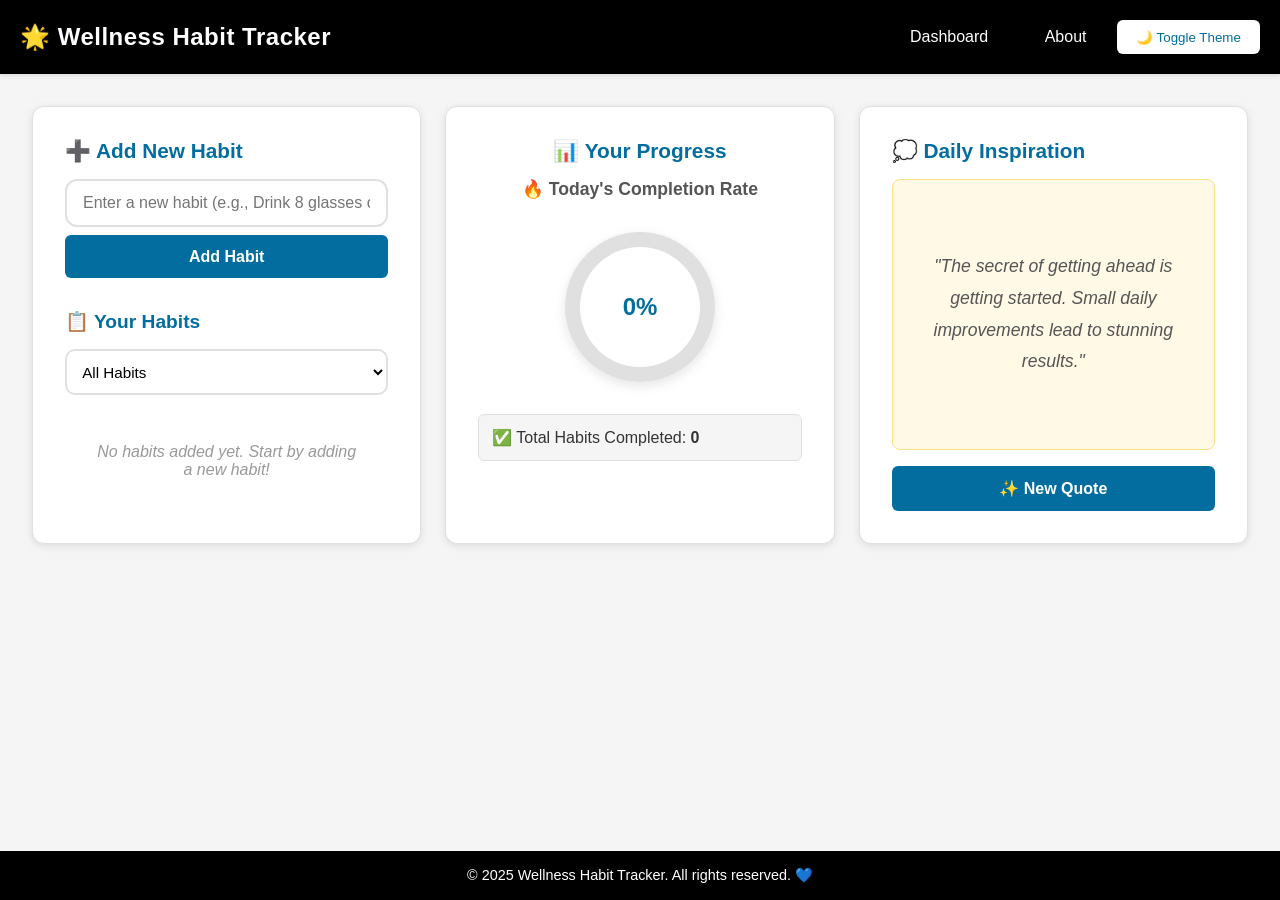
==== commit 57038b03: "Add an About Page and seperate scipt and stylesheet from html" ====
--- a/index.html
+++ b/index.html
@@ -5,569 +5,7 @@
   <meta charset="UTF-8">
   <meta name="viewport" content="width=device-width, initial-scale=1.0">
   <title>Wellness Habit Tracker</title>
-  <style>
-    * {
-      margin: 0;
-      padding: 0;
-      box-sizing: border-box;
-    }
-
-    body {
-      font-family: 'Segoe UI', Tahoma, Geneva, Verdana, sans-serif;
-      background: #f5f5f5;
-      min-height: 100vh;
-      padding-bottom: 60px;
-      transition: all 0.3s ease;
-    }
-
-    /* Dark theme */
-    .dark {
-      background: #1a1a1a;
-      color: #e0e0e0;
-    }
-
-    .dark nav {
-      background: #1a1a1a;
-      border-bottom: 1px solid #333;
-    }
-
-    .dark .container {
-      background: #2a2a2a;
-      border: 1px solid #333;
-      color: #e0e0e0;
-    }
-
-    .dark footer {
-      background: #1a1a1a;
-      border-top: 1px solid #333;
-    }
-
-    .dark #habits li {
-      background: #333;
-      color: #e0e0e0;
-      border-color: #444;
-    }
-
-    .dark #habits li#completed {
-      background: #4CAF50;
-      color: white;
-    }
-
-    .dark #stats p {
-      background: #333;
-      color: #e0e0e0;
-      border-color: #444;
-    }
-
-    .dark #quotes p {
-      background: #333;
-      color: #e0e0e0;
-      border-color: #444;
-    }
-
-    .dark .progress-circle::before {
-      background: #2a2a2a;
-    }
-
-    .dark #newhabit,
-    .dark #filter {
-      background: #333;
-      color: #e0e0e0;
-      border-color: #444;
-    }
-
-    /* Navigation */
-    nav {
-      background: #026d9e;
-      color: white;
-      padding: 1.2rem 2rem;
-      display: flex;
-      justify-content: space-between;
-      align-items: center;
-      box-shadow: 0 2px 4px rgba(0, 0, 0, 0.1);
-      position: sticky;
-      top: 0;
-      z-index: 100;
-    }
-
-    nav h1 {
-      font-size: 1.5rem;
-      font-weight: 600;
-      letter-spacing: 0.5px;
-    }
-
-    #navlinks {
-      display: flex;
-      gap: 2rem;
-      align-items: center;
-    }
-
-    /* Hamburger Menu */
-    .hamburger {
-      display: none;
-      flex-direction: column;
-      cursor: pointer;
-      gap: 4px;
-      z-index: 101;
-    }
-
-    .hamburger span {
-      width: 25px;
-      height: 3px;
-      background: white;
-      border-radius: 3px;
-      transition: all 0.3s ease;
-    }
-
-    .hamburger.active span:nth-child(1) {
-      transform: rotate(45deg) translate(5px, 5px);
-    }
-
-    .hamburger.active span:nth-child(2) {
-      opacity: 0;
-    }
-
-    .hamburger.active span:nth-child(3) {
-      transform: rotate(-45deg) translate(7px, -6px);
-    }
-
-    #navlinks a {
-      color: white;
-      text-decoration: none;
-      font-weight: 500;
-      transition: all 0.3s;
-      padding: 0.5rem 1rem;
-      border-radius: 8px;
-    }
-
-    #navlinks a:hover {
-      background: rgba(255, 255, 255, 0.15);
-      transform: translateY(-2px);
-    }
-
-    #toggle {
-      background: white;
-      color: #026d9e;
-      border: none;
-      padding: 0.6rem 1.2rem;
-      border-radius: 6px;
-      cursor: pointer;
-      font-weight: 500;
-      transition: all 0.3s;
-    }
-
-    #toggle:hover {
-      background: #f5f5f5;
-      transform: scale(1.05);
-    }
-
-    /* Main Container */
-    #container {
-      display: grid;
-      grid-template-columns: 1fr 1fr 1fr;
-      gap: 1.5rem;
-      padding: 2rem;
-      max-width: 1400px;
-      margin: 0 auto;
-    }
-
-    .container {
-      background: white;
-      border-radius: 12px;
-      padding: 2rem;
-      box-shadow: 0 2px 8px rgba(0, 0, 0, 0.1);
-      transition: all 0.3s;
-      border: 1px solid #e0e0e0;
-    }
-
-    .container:hover {
-      transform: translateY(-3px);
-      box-shadow: 0 4px 12px rgba(0, 0, 0, 0.15);
-    }
-
-    /* Habit Input Section */
-    #habitinput {
-      margin-bottom: 2rem;
-    }
-
-    #habitinput h3 {
-      color: #026d9e;
-      margin-bottom: 1rem;
-      font-size: 1.3rem;
-    }
-
-    #habitform {
-      display: flex;
-      gap: 0.5rem;
-      flex-direction: column;
-    }
-
-    #newhabit {
-      padding: 0.8rem 1rem;
-      border: 2px solid #e0e0e0;
-      border-radius: 12px;
-      font-size: 1rem;
-      transition: all 0.3s;
-      outline: none;
-    }
-
-    #newhabit:focus {
-      border-color: #026d9e;
-      box-shadow: 0 0 0 3px rgba(33, 150, 243, 0.1);
-    }
-
-    #habitform input[type="submit"] {
-      background: #026d9e;
-      color: white;
-      border: none;
-      padding: 0.8rem 1.5rem;
-      border-radius: 6px;
-      font-size: 1rem;
-      font-weight: 600;
-      cursor: pointer;
-      transition: all 0.3s;
-    }
-
-    #habitform input[type="submit"]:hover {
-      background: #1976D2;
-      transform: translateY(-2px);
-      box-shadow: 0 4px 12px rgba(33, 150, 243, 0.3);
-    }
-
-    /* Habit List */
-    #habitlist h4 {
-      color: #026d9e;
-      margin-bottom: 1rem;
-      font-size: 1.2rem;
-    }
-
-    #filter {
-      width: 100%;
-      padding: 0.7rem;
-      border: 2px solid #e0e0e0;
-      border-radius: 10px;
-      margin-bottom: 1rem;
-      font-size: 0.95rem;
-      cursor: pointer;
-      outline: none;
-      background: white;
-      transition: all 0.3s;
-    }
-
-    #filter:focus {
-      border-color: #026d9e;
-    }
-
-    #habits {
-      list-style: none;
-      max-height: 400px;
-      overflow-y: auto;
-    }
-
-    #habits::-webkit-scrollbar {
-      width: 8px;
-    }
-
-    #habits::-webkit-scrollbar-track {
-      background: #f1f1f1;
-      border-radius: 10px;
-    }
-
-    #habits::-webkit-scrollbar-thumb {
-      background: #026d9e;
-      border-radius: 10px;
-    }
-
-    #habits li {
-      background: #f5f5f5;
-      padding: 1rem;
-      margin-bottom: 0.8rem;
-      border-radius: 8px;
-      display: flex;
-      justify-content: space-between;
-      align-items: center;
-      gap: 0.5rem;
-      transition: all 0.3s;
-      box-shadow: 0 1px 3px rgba(0, 0, 0, 0.1);
-      border: 1px solid #e0e0e0;
-    }
-
-    #habits li:hover {
-      transform: translateX(5px);
-      box-shadow: 0 2px 6px rgba(0, 0, 0, 0.15);
-    }
-
-    #habits li#completed {
-      background: #4CAF50;
-      color: white;
-      border-color: #4CAF50;
-    }
-
-    #habits li#completed span {
-      color: white;
-    }
-
-    #nohabitsmsg {
-      color: #999;
-      text-align: center;
-      padding: 2rem;
-      font-style: italic;
-    }
-
-    button.completebtn,
-    button.delbtn {
-      padding: 0.5rem 1rem;
-      border: none;
-      border-radius: 8px;
-      cursor: pointer;
-      font-weight: 500;
-      transition: all 0.3s;
-      font-size: 0.9rem;
-    }
-
-    button.completebtn {
-      background: #4CAF50;
-      color: white;
-    }
-
-    button.completebtn:hover {
-      background: #45a049;
-      transform: scale(1.05);
-      box-shadow: 0 3px 8px rgba(76, 175, 80, 0.3);
-    }
-
-    button.delbtn {
-      background: #f44336;
-      color: white;
-    }
-
-    button.delbtn:hover {
-      background: #da190b;
-      transform: scale(1.05);
-      box-shadow: 0 3px 8px rgba(244, 67, 54, 0.3);
-    }
-
-    /* Stats Section */
-    #streaksandstats {
-      text-align: center;
-    }
-
-    #streaksandstats h3 {
-      color: #026d9e;
-      margin-bottom: 1rem;
-      font-size: 1.3rem;
-    }
-
-    #streaksandstats > p {
-      font-size: 1.1rem;
-      color: #555;
-      margin-bottom: 1rem;
-      font-weight: 600;
-    }
-
-    #circularprogressbar {
-      display: flex;
-      justify-content: center;
-      align-items: center;
-      margin: 2rem auto;
-    }
-
-    .progress-circle {
-      width: 150px;
-      height: 150px;
-      border-radius: 50%;
-      background: conic-gradient(#026d9e 0deg, #e0e0e0 0deg);
-      display: flex;
-      justify-content: center;
-      align-items: center;
-      position: relative;
-      box-shadow: 0 4px 12px rgba(0, 0, 0, 0.1);
-      transition: all 0.4s ease;
-    }
-
-    .progress-circle::before {
-      content: '';
-      position: absolute;
-      width: 120px;
-      height: 120px;
-      background: white;
-      border-radius: 50%;
-    }
-
-    .progress-circle span {
-      position: relative;
-      z-index: 1;
-      font-size: 1.5rem;
-      font-weight: 700;
-      color: #026d9e;
-    }
-
-    #stats {
-      margin-top: 2rem;
-      text-align: left;
-    }
-
-    #stats p {
-      padding: 0.8rem;
-      background: #f5f5f5;
-      margin-bottom: 0.8rem;
-      border-radius: 6px;
-      font-weight: 500;
-      color: #333;
-      border: 1px solid #e0e0e0;
-    }
-
-    /* Quotes Section */
-    #quotes {
-      display: flex;
-      flex-direction: column;
-      justify-content: space-between;
-      height: 100%;
-    }
-
-    #quotes h3 {
-      color: #026d9e;
-      margin-bottom: 1rem;
-      font-size: 1.3rem;
-    }
-
-    #quotes p {
-      font-size: 1.1rem;
-      line-height: 1.8;
-      color: #555;
-      font-style: italic;
-      flex-grow: 1;
-      display: flex;
-      align-items: center;
-      justify-content: center;
-      text-align: center;
-      padding: 1.5rem;
-      background: #FFF9E6;
-      border-radius: 8px;
-      margin-bottom: 1rem;
-      border: 1px solid #FFE082;
-    }
-
-    #quotes p::selection {
-      background: #026d9e;
-      color: white;
-    }
-
-    #newquotebtn {
-      background: #026d9e;
-      color: white;
-      border: none;
-      padding: 0.8rem 1.5rem;
-      border-radius: 6px;
-      cursor: pointer;
-      font-weight: 600;
-      font-size: 1rem;
-      transition: all 0.3s;
-    }
-
-    #newquotebtn:hover {
-      background: #1976D2;
-      transform: translateY(-2px);
-      box-shadow: 0 4px 12px rgba(33, 150, 243, 0.3);
-    }
-
-    /* Footer */
-    footer {
-      background: #333333;
-      color: white;
-      text-align: center;
-      position: fixed;
-      width: 100%;
-      bottom: 0;
-      padding: 1rem;
-      font-size: 0.9rem;
-    }
-
-    /* Responsive Design */
-    @media (max-width: 1024px) {
-      #container {
-        grid-template-columns: 1fr 1fr;
-      }
-
-      #habitinputandlist {
-        grid-column: 1 / -1;
-      }
-    }
-
-    @media (max-width: 768px) {
-      #container {
-        grid-template-columns: 1fr;
-        padding: 1rem;
-      }
-
-      nav {
-        padding: 1rem;
-      }
-
-      nav h1 {
-        font-size: 1.2rem;
-      }
-
-      .hamburger {
-        display: flex;
-      }
-
-      #navlinks {
-        position: fixed;
-        top: 0;
-        right: -100%;
-        height: 100vh;
-        width: 250px;
-        background: #1a1a1a;
-        flex-direction: column;
-        justify-content: center;
-        gap: 2rem;
-        transition: right 0.3s ease;
-        z-index: 100;
-        padding: 2rem;
-      }
-
-      #navlinks.active {
-        right: 0;
-      }
-
-      #navlinks a {
-        font-size: 1.1rem;
-        text-align: center;
-      }
-
-      #toggle {
-        margin-top: auto;
-      }
-
-      .progress-circle {
-        width: 120px;
-        height: 120px;
-      }
-
-      .progress-circle::before {
-        width: 95px;
-        height: 95px;
-      }
-    }
-
-    @media (max-width: 425px) {
-      #habitform {
-        flex-direction: column;
-      }
-
-      #habits li {
-        flex-direction: column;
-        align-items: stretch;
-        gap: 0.5rem;
-      }
-
-      button.completebtn,
-      button.delbtn {
-        width: 100%;
-      }
-    }
-  </style>
+  <link rel="stylesheet" href="styles.css">
 </head>
 
 <body>
@@ -579,9 +17,8 @@
       <span></span>
     </div>
     <div id="navlinks">
-      <a href="home.html">Home</a>
-      <a href="Dashboard.html">Dashboard</a>
-      <a href="About.html">About</a>
+      <a href="index.html">Dashboard</a>
+      <a href="about.html">About</a>
       <button id="toggle">🌙 Toggle Theme</button>
     </div>
   </nav>
@@ -619,8 +56,6 @@
         </div>
         <div id="stats">
           <p>✅ Total Habits Completed: <strong>0</strong></p>
-          <p>🏆 Current Streak: <strong>0 days</strong></p>
-          <p>⭐ Highest Streak: <strong>0 days</strong></p>
         </div>
       </div>
     </div>
@@ -638,191 +73,7 @@
     <p>&copy; 2025 Wellness Habit Tracker. All rights reserved. 💙</p>
   </footer>
 
-  <script>
-    // Initialize display
-    function initializeApp() {
-      const habitsList = document.getElementById('habits');
-      if (habitsList.children.length === 0 || habitsList.querySelector('#nohabitsmsg')) {
-        habitsList.innerHTML = '<p id="nohabitsmsg">No habits added yet. Start by adding a new habit!</p>';
-      }
-      updateStats();
-    }
-
-    // Add new habit
-    document.getElementById('habitform').addEventListener('submit', function(event) {
-      event.preventDefault();
-
-      const noHabitsMsg = document.getElementById('nohabitsmsg');
-      if (noHabitsMsg && noHabitsMsg.style.display !== 'none') {
-        noHabitsMsg.style.display = 'none';
-      }
-
-      const habitInput = document.getElementById('newhabit');
-      const habitList = document.getElementById('habits');
-
-      if (habitInput.value.trim() === '') return;
-
-      const habititem = document.createElement('li');
-      habititem.id = 'pending';
-      
-      const habitText = document.createElement('span');
-      habitText.textContent = habitInput.value;
-      habitText.style.flex = '1';
-      
-      const buttonContainer = document.createElement('div');
-      buttonContainer.style.display = 'flex';
-      buttonContainer.style.gap = '0.5rem';
-
-      const completebtn = document.createElement('button');
-      completebtn.textContent = '✓ Complete';
-      completebtn.classList.add('completebtn');
-
-      const delbtn = document.createElement('button');
-      delbtn.textContent = '✕ Delete';
-      delbtn.classList.add('delbtn');
-
-      buttonContainer.appendChild(completebtn);
-      buttonContainer.appendChild(delbtn);
-      
-      habititem.appendChild(habitText);
-      habititem.appendChild(buttonContainer);
-
-      habitList.appendChild(habititem);
-      habitInput.value = '';
-      
-      updateStats();
-    });
-
-    // Handle habit actions (complete/delete)
-    document.getElementById('habits').addEventListener('click', function(e) {
-      if (e.target.classList.contains('completebtn')) {
-        const habit = e.target.closest('li');
-        if (habit.id === 'pending') {
-          habit.id = 'completed';
-          habit.querySelector('span').style.textDecoration = 'line-through';
-          e.target.textContent = '↺ Undo';
-        } else {
-          habit.id = 'pending';
-          habit.querySelector('span').style.textDecoration = 'none';
-          e.target.textContent = '✓ Complete';
-        }
-        updateStats();
-      } else if (e.target.classList.contains('delbtn')) {
-        const habit = e.target.closest('li');
-        habit.remove();
-        
-        const habitsList = document.getElementById('habits');
-        if (habitsList.children.length === 0) {
-          habitsList.innerHTML = '<p id="nohabitsmsg">No habits added yet. Start by adding a new habit!</p>';
-        }
-        updateStats();
-      }
-    });
-
-    // Theme toggle
-    document.getElementById('toggle').addEventListener('click', function() {
-      document.body.classList.toggle('dark');
-      const btn = document.getElementById('toggle');
-      if (document.body.classList.contains('dark')) {
-        btn.textContent = '☀️ Toggle Theme';
-      } else {
-        btn.textContent = '🌙 Toggle Theme';
-      }
-    });
-
-    // Hamburger menu toggle
-    const hamburger = document.getElementById('hamburger');
-    const navlinks = document.getElementById('navlinks');
-
-    hamburger.addEventListener('click', function() {
-      hamburger.classList.toggle('active');
-      navlinks.classList.toggle('active');
-    });
-
-    // Close menu when clicking a link
-    navlinks.querySelectorAll('a').forEach(link => {
-      link.addEventListener('click', function() {
-        hamburger.classList.remove('active');
-        navlinks.classList.remove('active');
-      });
-    });
-
-    // Close menu when clicking outside
-    document.addEventListener('click', function(event) {
-      const isClickInsideNav = navlinks.contains(event.target);
-      const isClickOnHamburger = hamburger.contains(event.target);
-      
-      if (!isClickInsideNav && !isClickOnHamburger && navlinks.classList.contains('active')) {
-        hamburger.classList.remove('active');
-        navlinks.classList.remove('active');
-      }
-    });
-
-    // Filter functionality
-    document.getElementById('filter').addEventListener('change', function() {
-      const filtervalue = document.getElementById('filter').value;
-      const habits = document.querySelectorAll('#habits li');
-
-      habits.forEach(habit => {
-        if (filtervalue === 'all') {
-          habit.style.display = 'flex';
-        } else if (filtervalue === 'completed' && habit.id === 'completed') {
-          habit.style.display = 'flex';
-        } else if (filtervalue === 'pending' && habit.id === 'pending') {
-          habit.style.display = 'flex';
-        } else {
-          habit.style.display = 'none';
-        }
-      });
-    });
-
-    // Update progress circle
-    function updateProgressCircle(percentage) {
-      const circle = document.getElementById('progresscircle');
-      const degrees = percentage * 3.6;
-      circle.style.background = `conic-gradient(#026d9e ${degrees}deg, #e0e0e0 ${degrees}deg)`;
-      document.getElementById('progressvalue').textContent = `${percentage}%`;
-    }
-
-    // Update statistics
-    function updateStats() {
-      const allHabits = document.querySelectorAll('#habits li');
-      const completedHabits = document.querySelectorAll('#habits li#completed');
-      const total = allHabits.length;
-      const completed = completedHabits.length;
-      
-      const percentage = total > 0 ? Math.round((completed / total) * 100) : 0;
-      updateProgressCircle(percentage);
-      
-      const statsDiv = document.getElementById('stats');
-      statsDiv.innerHTML = `
-        <p>✅ Total Habits Completed: <strong>${completed}</strong></p>
-        <p>🏆 Current Streak: <strong>0 days</strong></p>
-        <p>⭐ Highest Streak: <strong>0 days</strong></p>
-      `;
-    }
-
-    // Motivational quotes
-    const quotes = [
-      "The secret of getting ahead is getting started. Small daily improvements lead to stunning results.",
-      "Success is the sum of small efforts repeated day in and day out.",
-      "Your habits shape your identity, and your identity shapes your habits.",
-      "Don't break the chain. Consistency is the key to building lasting habits.",
-      "The only way to do great work is to love what you do.",
-      "Believe you can and you're halfway there.",
-      "A journey of a thousand miles begins with a single step.",
-      "The future depends on what you do today.",
-      "Excellence is not a destination; it is a continuous journey that never ends.",
-      "Motivation is what gets you started. Habit is what keeps you going."
-    ];
-
-    document.getElementById('newquotebtn').addEventListener('click', function() {
-      const randomQuote = quotes[Math.floor(Math.random() * quotes.length)];
-      document.querySelector('#quotes p').textContent = `"${randomQuote}"`;
-    });
-
-    // Initialize app on load
-    initializeApp();
+  <script src="script.js">
   </script>
 </body>
 
--- a/styles.css
+++ b/styles.css
@@ -0,0 +1,673 @@
+
+    * {
+      margin: 0;
+      padding: 0;
+      box-sizing: border-box;
+    }
+
+    body {
+      font-family: 'Segoe UI', Tahoma, Geneva, Verdana, sans-serif;
+      background: #f5f5f5;
+      min-height: 100vh;
+      padding-bottom: 60px;
+      transition: all 0.3s ease;
+    }
+
+    /* Dark theme */
+    .dark {
+      background: #1a1a1a;
+      color: #e0e0e0;
+    }
+
+    .dark nav {
+      background: #1a1a1a;
+      border-bottom: 1px solid #333;
+    }
+
+    .dark .container {
+      background: #2a2a2a;
+      border: 1px solid #333;
+      color: #e0e0e0;
+    }
+
+    .dark footer {
+      background: #1a1a1a;
+      border-top: 1px solid #333;
+    }
+
+    .dark #habits li {
+      background: #333;
+      color: #e0e0e0;
+      border-color: #444;
+    }
+
+    .dark #habits li#completed {
+      background: #4CAF50;
+      color: white;
+    }
+
+    .dark #stats p {
+      background: #333;
+      color: #e0e0e0;
+      border-color: #444;
+    }
+
+    .dark #quotes p {
+      background: #333;
+      color: #e0e0e0;
+      border-color: #444;
+    }
+
+    .dark .progress-circle::before {
+      background: #2a2a2a;
+    }
+
+    .dark #newhabit,
+    .dark #filter {
+      background: #333;
+      color: #e0e0e0;
+      border-color: #444;
+    }
+
+    /* Navigation */
+    nav {
+      background: #026d9e;
+      color: white;
+      padding: 1.2rem 2rem;
+      display: flex;
+      justify-content: space-between;
+      align-items: center;
+      box-shadow: 0 2px 4px rgba(0, 0, 0, 0.1);
+      position: sticky;
+      top: 0;
+      z-index: 100;
+    }
+
+    nav h1 {
+      font-size: 1.5rem;
+      font-weight: 600;
+      letter-spacing: 0.5px;
+    }
+
+    #navlinks {
+      display: flex;
+      gap: 2rem;
+      align-items: center;
+    }
+
+    /* Hamburger Menu */
+    .hamburger {
+      display: none;
+      flex-direction: column;
+      cursor: pointer;
+      gap: 4px;
+      z-index: 101;
+    }
+
+    .hamburger span {
+      width: 25px;
+      height: 3px;
+      background: white;
+      border-radius: 3px;
+      transition: all 0.3s ease;
+    }
+
+    .hamburger.active span:nth-child(1) {
+      transform: rotate(45deg) translate(5px, 5px);
+    }
+
+    .hamburger.active span:nth-child(2) {
+      opacity: 0;
+    }
+
+    .hamburger.active span:nth-child(3) {
+      transform: rotate(-45deg) translate(7px, -6px);
+    }
+
+    #navlinks a {
+      color: white;
+      text-decoration: none;
+      font-weight: 500;
+      transition: all 0.3s;
+      padding: 0.5rem 1rem;
+      border-radius: 8px;
+    }
+
+    #navlinks a:hover {
+      background: rgba(255, 255, 255, 0.15);
+      transform: translateY(-2px);
+    }
+
+    #toggle {
+      background: white;
+      color: #026d9e;
+      border: none;
+      padding: 0.6rem 1.2rem;
+      border-radius: 6px;
+      cursor: pointer;
+      font-weight: 500;
+      transition: all 0.3s;
+    }
+
+    #toggle:hover {
+      background: #f5f5f5;
+      transform: scale(1.05);
+    }
+
+    /* Main Container */
+    #container {
+      display: grid;
+      grid-template-columns: 1fr 1fr 1fr;
+      gap: 1.5rem;
+      padding: 2rem;
+      max-width: 1400px;
+      margin: 0 auto;
+    }
+
+    .container {
+      background: white;
+      border-radius: 12px;
+      padding: 2rem;
+      box-shadow: 0 2px 8px rgba(0, 0, 0, 0.1);
+      transition: all 0.3s;
+      border: 1px solid #e0e0e0;
+    }
+
+    .container:hover {
+      transform: translateY(-3px);
+      box-shadow: 0 4px 12px rgba(0, 0, 0, 0.15);
+    }
+
+    /* Habit Input Section */
+    #habitinput {
+      margin-bottom: 2rem;
+    }
+
+    #habitinput h3 {
+      color: #026d9e;
+      margin-bottom: 1rem;
+      font-size: 1.3rem;
+    }
+
+    #habitform {
+      display: flex;
+      gap: 0.5rem;
+      flex-direction: column;
+    }
+
+    #newhabit {
+      padding: 0.8rem 1rem;
+      border: 2px solid #e0e0e0;
+      border-radius: 12px;
+      font-size: 1rem;
+      transition: all 0.3s;
+      outline: none;
+    }
+
+    #newhabit:focus {
+      border-color: #026d9e;
+      box-shadow: 0 0 0 3px rgba(33, 150, 243, 0.1);
+    }
+
+    #habitform input[type="submit"] {
+      background: #026d9e;
+      color: white;
+      border: none;
+      padding: 0.8rem 1.5rem;
+      border-radius: 6px;
+      font-size: 1rem;
+      font-weight: 600;
+      cursor: pointer;
+      transition: all 0.3s;
+    }
+
+    #habitform input[type="submit"]:hover {
+      background: #1976D2;
+      transform: translateY(-2px);
+      box-shadow: 0 4px 12px rgba(33, 150, 243, 0.3);
+    }
+
+    /* Habit List */
+    #habitlist h4 {
+      color: #026d9e;
+      margin-bottom: 1rem;
+      font-size: 1.2rem;
+    }
+
+    #filter {
+      width: 100%;
+      padding: 0.7rem;
+      border: 2px solid #e0e0e0;
+      border-radius: 10px;
+      margin-bottom: 1rem;
+      font-size: 0.95rem;
+      cursor: pointer;
+      outline: none;
+      background: white;
+      transition: all 0.3s;
+    }
+
+    #filter:focus {
+      border-color: #026d9e;
+    }
+
+    #habits {
+      list-style: none;
+      max-height: 400px;
+      overflow-y: auto;
+    }
+
+    #habits::-webkit-scrollbar {
+      width: 8px;
+    }
+
+    #habits::-webkit-scrollbar-track {
+      background: #f1f1f1;
+      border-radius: 10px;
+    }
+
+    #habits::-webkit-scrollbar-thumb {
+      background: #026d9e;
+      border-radius: 10px;
+    }
+
+    #habits li {
+      background: #f5f5f5;
+      padding: 1rem;
+      margin-bottom: 0.8rem;
+      border-radius: 8px;
+      display: flex;
+      justify-content: space-between;
+      align-items: center;
+      gap: 0.5rem;
+      transition: all 0.3s;
+      box-shadow: 0 1px 3px rgba(0, 0, 0, 0.1);
+      border: 1px solid #e0e0e0;
+    }
+
+    #habits li:hover {
+      transform: translateX(5px);
+      box-shadow: 0 2px 6px rgba(0, 0, 0, 0.15);
+    }
+
+    #habits li#completed {
+      background: #4CAF50;
+      color: white;
+      border-color: #4CAF50;
+    }
+
+    #habits li#completed span {
+      color: white;
+    }
+
+    #nohabitsmsg {
+      color: #999;
+      text-align: center;
+      padding: 2rem;
+      font-style: italic;
+    }
+
+    button.completebtn,
+    button.delbtn {
+      padding: 0.5rem 1rem;
+      border: none;
+      border-radius: 8px;
+      cursor: pointer;
+      font-weight: 500;
+      transition: all 0.3s;
+      font-size: 0.9rem;
+    }
+
+    button.completebtn {
+      background: #4CAF50;
+      color: white;
+    }
+
+    button.completebtn:hover {
+      background: #45a049;
+      transform: scale(1.05);
+      box-shadow: 0 3px 8px rgba(76, 175, 80, 0.3);
+    }
+
+    button.delbtn {
+      background: #f44336;
+      color: white;
+    }
+
+    button.delbtn:hover {
+      background: #da190b;
+      transform: scale(1.05);
+      box-shadow: 0 3px 8px rgba(244, 67, 54, 0.3);
+    }
+
+    /* Stats Section */
+    #streaksandstats {
+      text-align: center;
+    }
+
+    #streaksandstats h3 {
+      color: #026d9e;
+      margin-bottom: 1rem;
+      font-size: 1.3rem;
+    }
+
+    #streaksandstats > p {
+      font-size: 1.1rem;
+      color: #555;
+      margin-bottom: 1rem;
+      font-weight: 600;
+    }
+
+    #circularprogressbar {
+      display: flex;
+      justify-content: center;
+      align-items: center;
+      margin: 2rem auto;
+    }
+
+    .progress-circle {
+      width: 150px;
+      height: 150px;
+      border-radius: 50%;
+      background: conic-gradient(#026d9e 0deg, #e0e0e0 0deg);
+      display: flex;
+      justify-content: center;
+      align-items: center;
+      position: relative;
+      box-shadow: 0 4px 12px rgba(0, 0, 0, 0.1);
+      transition: all 0.4s ease;
+    }
+
+    .progress-circle::before {
+      content: '';
+      position: absolute;
+      width: 120px;
+      height: 120px;
+      background: white;
+      border-radius: 50%;
+    }
+
+    .progress-circle span {
+      position: relative;
+      z-index: 1;
+      font-size: 1.5rem;
+      font-weight: 700;
+      color: #026d9e;
+    }
+
+    #stats {
+      margin-top: 2rem;
+      text-align: left;
+    }
+
+    #stats p {
+      padding: 0.8rem;
+      background: #f5f5f5;
+      margin-bottom: 0.8rem;
+      border-radius: 6px;
+      font-weight: 500;
+      color: #333;
+      border: 1px solid #e0e0e0;
+    }
+
+    /* Quotes Section */
+    #quotes {
+      display: flex;
+      flex-direction: column;
+      justify-content: space-between;
+      height: 100%;
+    }
+
+    #quotes h3 {
+      color: #026d9e;
+      margin-bottom: 1rem;
+      font-size: 1.3rem;
+    }
+
+    #quotes p {
+      font-size: 1.1rem;
+      line-height: 1.8;
+      color: #555;
+      font-style: italic;
+      flex-grow: 1;
+      display: flex;
+      align-items: center;
+      justify-content: center;
+      text-align: center;
+      padding: 1.5rem;
+      background: #FFF9E6;
+      border-radius: 8px;
+      margin-bottom: 1rem;
+      border: 1px solid #FFE082;
+    }
+
+    #quotes p::selection {
+      background: #026d9e;
+      color: white;
+    }
+
+    #newquotebtn {
+      background: #026d9e;
+      color: white;
+      border: none;
+      padding: 0.8rem 1.5rem;
+      border-radius: 6px;
+      cursor: pointer;
+      font-weight: 600;
+      font-size: 1rem;
+      transition: all 0.3s;
+    }
+
+    #newquotebtn:hover {
+      background: #1976D2;
+      transform: translateY(-2px);
+      box-shadow: 0 4px 12px rgba(33, 150, 243, 0.3);
+    }
+
+    /* Footer */
+    footer {
+      background: #333333;
+      color: white;
+      text-align: center;
+      position: fixed;
+      width: 100%;
+      bottom: 0;
+      padding: 1rem;
+      font-size: 0.9rem;
+    }
+
+    /* Responsive Design */
+    @media (max-width: 1024px) {
+      #container {
+        grid-template-columns: 1fr 1fr;
+      }
+
+      #habitinputandlist {
+        grid-column: 1 / -1;
+      }
+    }
+
+    @media (max-width: 768px) {
+      #container {
+        grid-template-columns: 1fr;
+        padding: 1rem;
+      }
+
+      nav {
+        padding: 1rem;
+      }
+
+      nav h1 {
+        font-size: 1.2rem;
+      }
+
+      .hamburger {
+        display: flex;
+      }
+
+      #navlinks {
+        position: fixed;
+        top: 0;
+        right: -100%;
+        height: 100vh;
+        width: 250px;
+        background: #1a1a1a;
+        flex-direction: column;
+        justify-content: center;
+        gap: 2rem;
+        transition: right 0.3s ease;
+        z-index: 100;
+        padding: 2rem;
+      }
+
+      #navlinks.active {
+        right: 0;
+      }
+
+      #navlinks a {
+        font-size: 1.1rem;
+        text-align: center;
+      }
+
+      #toggle {
+        margin-top: auto;
+      }
+
+      .progress-circle {
+        width: 120px;
+        height: 120px;
+      }
+
+      .progress-circle::before {
+        width: 95px;
+        height: 95px;
+      }
+    }
+
+    @media (max-width: 425px) {
+      #habitform {
+        flex-direction: column;
+      }
+
+      #habits li {
+        flex-direction: column;
+        align-items: stretch;
+        gap: 0.5rem;
+      }
+
+      button.completebtn,
+      button.delbtn {
+        width: 100%;
+      }
+    }
+
+    /* About page styels   */
+    
+    body {
+      margin: 0;
+      padding: 0;
+      box-sizing: border-box;
+      font-family: Arial, sans-serif;
+    }
+
+    .dark {
+      background-color: #121212;
+      color: white;
+    }
+
+    button {
+      border-radius: 5px;
+      background-color: white;
+      border: none;
+    }
+
+    footer {
+      background-color: black;
+      color: white;
+      text-align: center;
+      position: fixed;
+      width: 100%;
+      bottom: 0;
+      height: auto;
+    }
+
+    nav {
+      background-color: black;
+      color: white;
+      height: 20%;
+      padding: 20px;
+      display: flex;
+      justify-content: space-between;
+    }
+
+    #navlinks {
+      display: inline-block;
+    }
+
+    a {
+      color: white;
+      text-decoration: none;
+      margin: 10px;
+    }
+
+    a:hover {
+      text-decoration: underline;
+      transition: text-decoration 5s;
+    }
+
+    button {
+      border: 1px solid black;
+      cursor: pointer;
+      background-color: lightblue;
+    }
+
+    button:hover {
+      background-color: #026d9e;
+      transition: 0.3s;
+    }
+
+    .content {
+      max-width: 900px;
+      margin: 40px auto;
+      padding: 20px;
+      line-height: 1.6;
+    }
+
+    .content h1 {
+      color: #026d9e;
+      margin-bottom: 20px;
+    }
+
+    .content h2 {
+      color: #026d9e;
+      margin-top: 30px;
+      margin-bottom: 15px;
+    }
+
+    .content p {
+      margin-bottom: 15px;
+    }
+
+    .feature-box {
+      background-color: #f5f5f5;
+      padding: 20px;
+      border-radius: 8px;
+      margin: 20px 0;
+      border-left: 4px solid #026d9e;
+    }
+
+    .dark .feature-box {
+      background-color: #1e1e1e;
+    }
+
+    .feature-box h3 {
+      color: #026d9e;
+      margin-top: 0;
+    }
+
+    @media (max-width: 768px) {
+      .content {
+        margin: 20px;
+        padding: 15px;
+      }
+    }
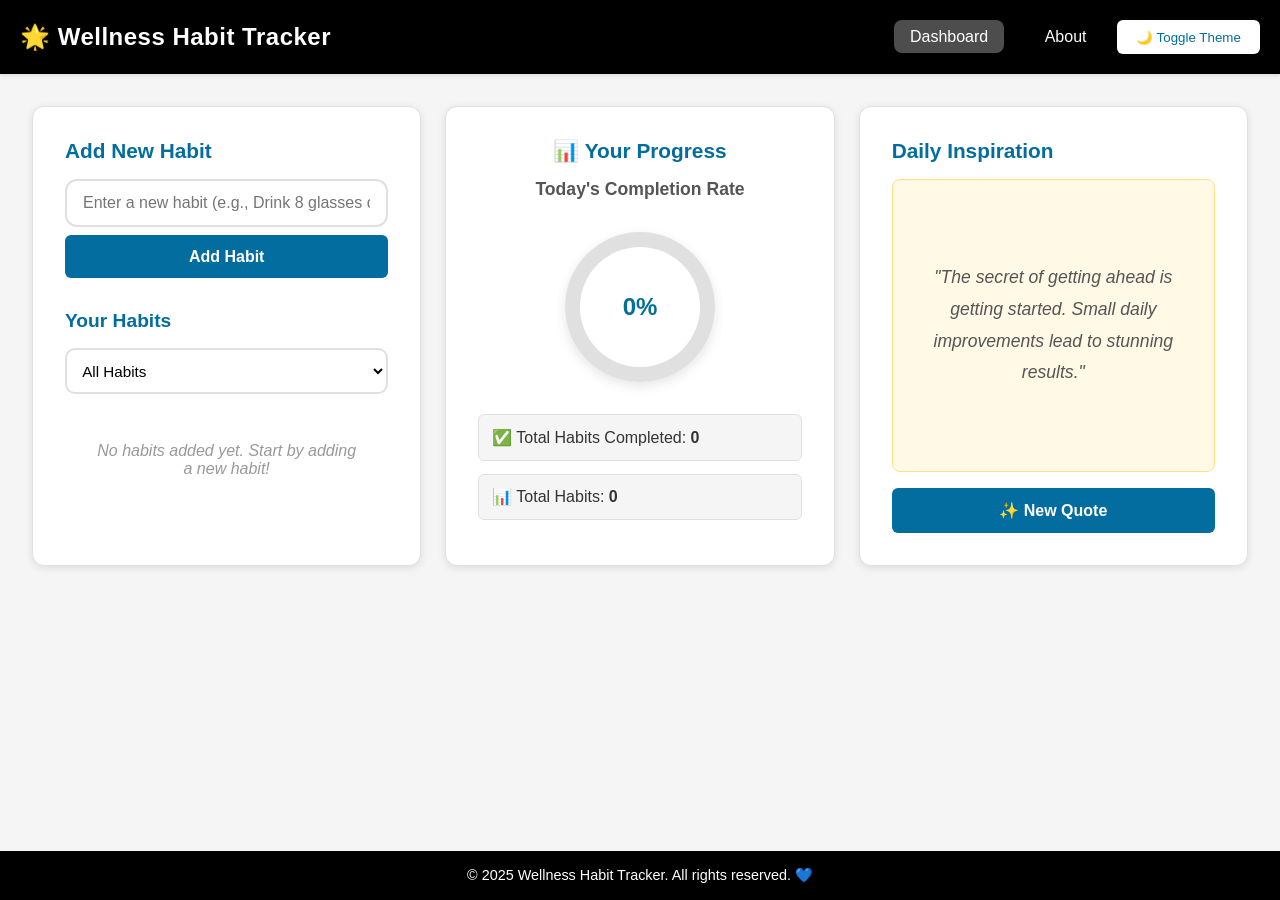
==== commit 9042f0c7: "Refactor HTML structure for improved readability and accessibility; update stats calculation to use " ====
--- a/index.html
+++ b/index.html
@@ -6,6 +6,11 @@
   <meta name="viewport" content="width=device-width, initial-scale=1.0">
   <title>Wellness Habit Tracker</title>
   <link rel="stylesheet" href="styles.css">
+  <link rel="preconnect" href="https://fonts.googleapis.com">
+<link rel="preconnect" href="https://fonts.gstatic.com" crossorigin>
+<link rel="preconnect" href="https://fonts.googleapis.com">
+<link rel="preconnect" href="https://fonts.gstatic.com" crossorigin>
+<link href="https://fonts.googleapis.com/css2?family=Mona+Sans:ital,wght@0,200..900;1,200..900&family=Mulish:ital,wght@0,200..1000;1,200..1000&family=Roboto:ital,wght@0,100..900;1,100..900&family=Rubik:ital,wght@0,300..900;1,300..900&display=swap" rel="stylesheet">
 </head>
 
 <body>
@@ -26,14 +31,14 @@
   <div id="container">
     <div id="habitinputandlist" class="container">
       <div id="habitinput">
-        <h3>➕ Add New Habit</h3>
+        <h3>Add New Habit</h3>
         <form id="habitform">
           <input type="text" id="newhabit" placeholder="Enter a new habit (e.g., Drink 8 glasses of water)" required />
           <input type="submit" value="Add Habit">
         </form>
       </div>
       <div id="habitlist">
-        <h4>📋 Your Habits</h4>
+        <h4>Your Habits</h4>
         <select id="filter">
           <option value="all">All Habits</option>
           <option value="completed">✅ Completed</option>
@@ -48,7 +53,7 @@
     <div class="container">
       <div id="streaksandstats">
         <h3>📊 Your Progress</h3>
-        <p>🔥 Today's Completion Rate</p>
+        <p>Today's Completion Rate</p>
         <div id="circularprogressbar">
           <div class="progress-circle" id="progresscircle">
             <span id="progressvalue">0%</span>
@@ -62,7 +67,7 @@
 
     <div class="container">
       <div id="quotes">
-        <h3>💭 Daily Inspiration</h3>
+        <h3>Daily Inspiration</h3>
         <p>"The secret of getting ahead is getting started. Small daily improvements lead to stunning results."</p>
         <button id="newquotebtn">✨ New Quote</button>
       </div>
@@ -73,8 +78,26 @@
     <p>&copy; 2025 Wellness Habit Tracker. All rights reserved. 💙</p>
   </footer>
 
-  <script src="script.js">
+  <script src="script.js"></script>
+  <script>
+    // Set active page on load (specifically for index.html/dashboard)
+    window.addEventListener('DOMContentLoaded', function() {
+      const currentPage = window.location.pathname.split('/').pop() || 'index.html';
+      const navLinks = document.querySelectorAll('#navlinks a');
+      
+      navLinks.forEach(link => {
+        const linkPage = link.getAttribute('href');
+        // Match both 'index.html' and empty string (root) to dashboard link
+        if (linkPage === currentPage || 
+            (currentPage === 'index.html' && linkPage === 'index.html') ||
+            (currentPage === '' && linkPage === 'index.html')) {
+          link.classList.add('active-page');
+        } else {
+          link.classList.remove('active-page');
+        }
+      });
+    });
   </script>
 </body>
 
-</html>+</html>
--- a/styles.css
+++ b/styles.css
@@ -6,7 +6,7 @@
     }
 
     body {
-      font-family: 'Segoe UI', Tahoma, Geneva, Verdana, sans-serif;
+      font-family: 'Mona Sans', Tahoma, Geneva, Verdana, sans-serif;
       background: #f5f5f5;
       min-height: 100vh;
       padding-bottom: 60px;
@@ -67,6 +67,25 @@
       background: #333;
       color: #e0e0e0;
       border-color: #444;
+    }
+
+    /* Dark mode - improved color visibility */
+    .dark #habitinput h3,
+    .dark #habitlist h4,
+    .dark #streaksandstats h3,
+    .dark #quotes h3,
+    .dark .content h1,
+    .dark .content h2,
+    .dark .feature-box h3 {
+      color: #4db8e8; /* Lighter blue for better visibility */
+    }
+
+    .dark .progress-circle span {
+      color: #4db8e8; /* Lighter blue for better visibility */
+    }
+
+    .dark #streaksandstats > p {
+      color: #b0b0b0;
     }
 
     /* Navigation */
@@ -133,9 +152,18 @@
       border-radius: 8px;
     }
 
-    #navlinks a:hover {
-      background: rgba(255, 255, 255, 0.15);
+    /* Only show hover effect on non-active pages */
+    #navlinks a:not(.active-page):hover {
+      background: white;
+      color: black;
       transform: translateY(-2px);
+    }
+
+    /* Active page styling - more prominent */
+    #navlinks a.active-page {
+      background: rgba(255, 255, 255, 0.3);
+      cursor: default;
+      pointer-events: none; /* Disable click/hover on active page */
     }
 
     #toggle {
@@ -462,6 +490,45 @@
       background: #1976D2;
       transform: translateY(-2px);
       box-shadow: 0 4px 12px rgba(33, 150, 243, 0.3);
+    }
+
+    /* Scroll to Top Button */
+    #scrollToTop {
+      position: fixed;
+      bottom: 80px;
+      right: 30px;
+      background: #026d9e;
+      color: white;
+      width: 50px;
+      height: 50px;
+      border-radius: 50%;
+      border: none;
+      cursor: pointer;
+      font-size: 1.5rem;
+      display: none;
+      align-items: center;
+      justify-content: center;
+      box-shadow: 0 4px 12px rgba(0, 0, 0, 0.3);
+      transition: all 0.3s ease;
+      z-index: 99;
+    }
+
+    #scrollToTop:hover {
+      background: #1976D2;
+      transform: translateY(-3px);
+      box-shadow: 0 6px 16px rgba(0, 0, 0, 0.4);
+    }
+
+    #scrollToTop.show {
+      display: flex;
+    }
+
+    .dark #scrollToTop {
+      background: #1976D2;
+    }
+
+    .dark #scrollToTop:hover {
+      background: #4db8e8;
     }
 
     /* Footer */
@@ -542,6 +609,14 @@
         width: 95px;
         height: 95px;
       }
+
+      #scrollToTop {
+        bottom: 70px;
+        right: 20px;
+        width: 45px;
+        height: 45px;
+        font-size: 1.2rem;
+      }
     }
 
     @media (max-width: 425px) {
@@ -561,7 +636,7 @@
       }
     }
 
-    /* About page styels   */
+    /* About page styles   */
     
     body {
       margin: 0;
@@ -665,9 +740,19 @@
       margin-top: 0;
     }
 
+    /* Dark mode link color for about page */
+    .dark .content a {
+      color: #4db8e8;
+    }
+
+    /* Special styling for TODAY emphasis */
+    .content strong {
+      font-weight: 600;
+    }
+
     @media (max-width: 768px) {
       .content {
         margin: 20px;
         padding: 15px;
       }
-    }+    }
